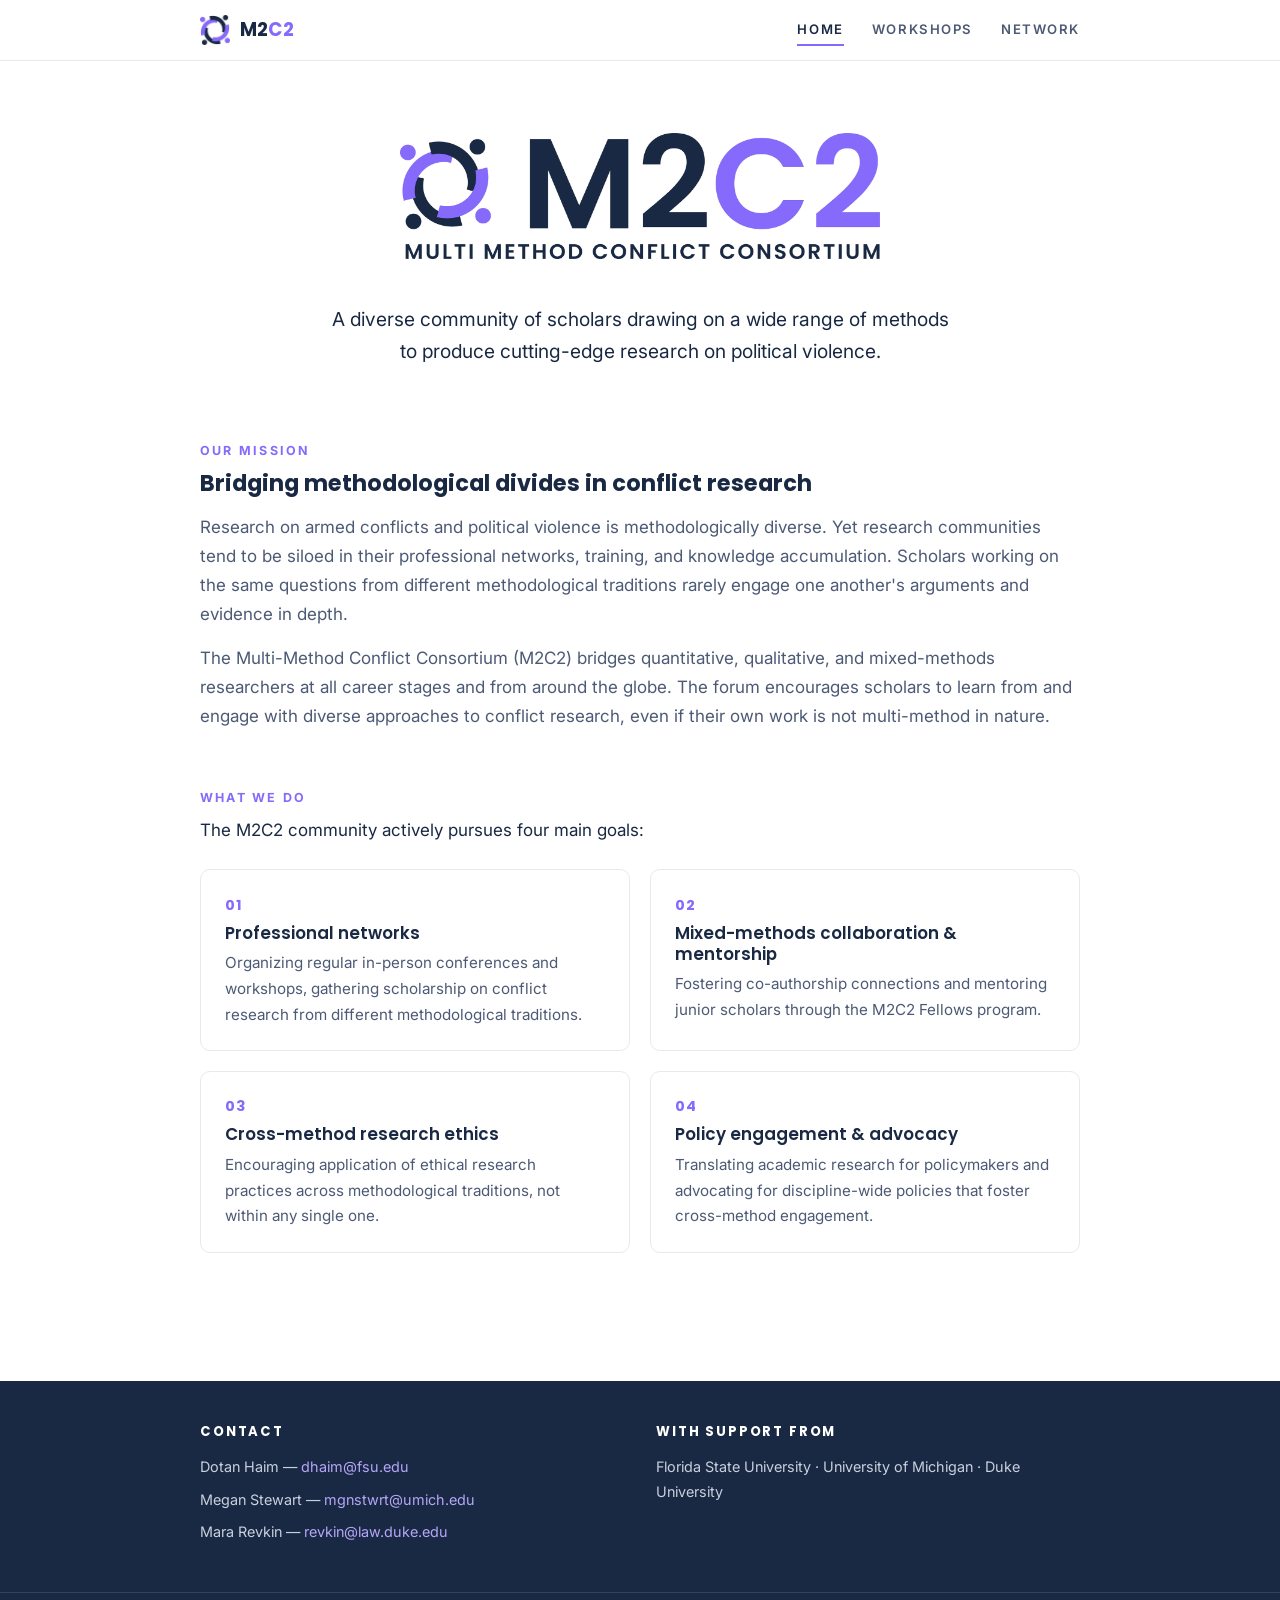
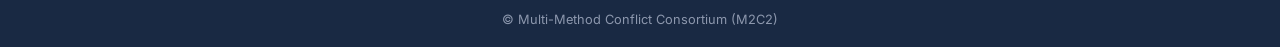
==== index.html @ 78b3a3af "M2C2 website: Dotan's edits on Nguyen's June draft (photos, public programs, fellows cards)" ====
<!DOCTYPE html>
<html lang="en">
<head>
<meta charset="UTF-8">
<meta name="viewport" content="width=device-width, initial-scale=1.0">
<title>M2C2 — Multi-Method Conflict Consortium</title>
<meta name="description" content="The Multi-Method Conflict Consortium (M2C2) bridges quantitative, qualitative, and mixed-methods research on political violence and conflict.">
<link rel="icon" type="image/png" href="assets/favicon.png">
<link rel="preconnect" href="https://fonts.googleapis.com">
<link rel="preconnect" href="https://fonts.gstatic.com" crossorigin>
<link href="https://fonts.googleapis.com/css2?family=Poppins:wght@600;700&family=Inter:wght@400;500;600&display=swap" rel="stylesheet">
<link rel="stylesheet" href="css/style.css">
</head>
<body>

<header class="site-header">
  <nav class="nav">
    <a class="nav-brand" href="index.html">
      <img src="assets/m2c2-mark.png" alt="M2C2 logo">
      <span>M2<span class="c2">C2</span></span>
    </a>
    <div class="nav-links">
      <a href="index.html" class="active">Home</a>
      <a href="workshops.html">Workshops</a>
      <a href="network.html">Network</a>
    </div>
  </nav>
</header>

<main>

  <div class="hero">
    <img class="logo" src="assets/m2c2-logo.png" alt="M2C2 — Multi Method Conflict Consortium">
    <p class="tagline">A diverse community of scholars drawing on a wide range of methods to
    produce cutting-edge research on political violence.</p>
  </div>

  <section>
    <div class="kicker">Our Mission</div>
    <h2>Bridging methodological divides in conflict research</h2>
    <p>Research on armed conflicts and political violence is methodologically diverse.
    Yet research communities tend to be siloed in their professional networks, training,
    and knowledge accumulation. Scholars working on the same questions from different
    methodological traditions rarely engage one another's arguments and evidence in
    depth.</p>
    <p>The Multi-Method Conflict Consortium (M2C2) bridges quantitative, qualitative, and
    mixed-methods researchers at all career stages and from around the globe. The forum encourages scholars to learn from 
    and engage with diverse approaches to conflict research, even if their own work is not multi-method in nature.</p>
  </section>

  <section>
    <div class="kicker">What We Do</div>
    The M2C2 community actively pursues four main goals:
    <div class="goals">
      <div class="goal">
        <div class="num">01</div>
        <h3>Professional networks</h3>
        <p>Organizing regular in-person conferences and workshops, gathering scholarship on conflict research from different
        methodological traditions.</p>
      </div>
      <div class="goal">
        <div class="num">02</div>
        <h3>Mixed-methods collaboration &amp; mentorship</h3>
        <p>Fostering co-authorship connections and mentoring junior scholars through the
        M2C2 Fellows program.</p>
      </div>
      <div class="goal">
        <div class="num">03</div>
        <h3>Cross-method research ethics</h3>
        <p>Encouraging application of ethical research practices across
        methodological traditions, not within any single one.</p>
      </div>
      <div class="goal">
        <div class="num">04</div>
        <h3>Policy engagement &amp; advocacy</h3>
        <p>Translating academic research for policymakers and advocating for
        discipline-wide policies that foster cross-method engagement.</p>
      </div>
    </div>
  </section>

</main>

<footer class="site-footer">
  <div class="inner">
    <div>
      <h4>Contact</h4>
      <p>Dotan Haim — <a href="mailto:dhaim@fsu.edu">dhaim@fsu.edu</a></p>
      <p>Megan Stewart — <a href="mailto:mgnstwrt@umich.edu">mgnstwrt@umich.edu</a></p>
      <p>Mara Revkin — <a href="mailto:revkin@law.duke.edu">revkin@law.duke.edu</a></p>
    </div>
    <div>
      <h4>With support from</h4>
      <p>Florida State University · University of Michigan · Duke University</p>
    </div>
  </div>
  <div class="credit">© Multi-Method Conflict Consortium (M2C2)</div>
</footer>

</body>
</html>
---- css/style.css ----
/* ==========================================================================
   M2C2 — minimal theme
   Palette sampled from the M2C2 logo:
     navy   #192943  (primary text, footer)
     purple #866AFB  (accent, links, highlights)
   ========================================================================== */

:root {
  --navy: #192943;
  --purple: #866AFB;
  --purple-soft: #EFEBFE;
  --ink: #192943;
  --ink-soft: #4d5a75;
  --line: #e6e9f0;
  --bg: #ffffff;
  --bg-alt: #f7f8fb;
  --max-width: 920px;
  --font-head: "Poppins", "Segoe UI", system-ui, sans-serif;
  --font-body: "Inter", "Segoe UI", system-ui, sans-serif;
}

* { box-sizing: border-box; }

html { scroll-behavior: smooth; }

body {
  margin: 0;
  font-family: var(--font-body);
  font-size: 1.0625rem;
  line-height: 1.7;
  color: var(--ink);
  background: var(--bg);
}

/* ---------- header / nav ---------- */

.site-header {
  position: sticky;
  top: 0;
  z-index: 10;
  background: rgba(255, 255, 255, 0.94);
  backdrop-filter: blur(6px);
  border-bottom: 1px solid var(--line);
}

.nav {
  max-width: var(--max-width);
  margin: 0 auto;
  padding: 0.85rem 1.25rem;
  display: flex;
  align-items: center;
  gap: 2rem;
}

.nav-brand {
  display: flex;
  align-items: center;
  gap: 0.6rem;
  text-decoration: none;
  color: var(--navy);
  font-family: var(--font-head);
  font-weight: 700;
  font-size: 1.15rem;
  letter-spacing: 0.02em;
}

.nav-brand img { height: 30px; width: auto; }

.nav-brand .c2 { color: var(--purple); }

.nav-links {
  margin-left: auto;
  display: flex;
  gap: 1.75rem;
}

.nav-links a {
  text-decoration: none;
  color: var(--ink-soft);
  font-size: 0.82rem;
  font-weight: 600;
  letter-spacing: 0.12em;
  text-transform: uppercase;
  padding: 0.25rem 0;
  border-bottom: 2px solid transparent;
}

.nav-links a:hover { color: var(--navy); }

.nav-links a.active {
  color: var(--navy);
  border-bottom-color: var(--purple);
}

/* ---------- layout ---------- */

main {
  max-width: var(--max-width);
  margin: 0 auto;
  padding: 0 1.25rem 4rem;
}

section { margin-top: 3.5rem; }

h1, h2, h3 {
  font-family: var(--font-head);
  color: var(--navy);
  line-height: 1.25;
}

h1 { font-size: 2rem; font-weight: 700; margin: 0 0 1rem; }
h2 { font-size: 1.4rem; font-weight: 700; margin: 0 0 1rem; }
h3 { font-size: 1.05rem; font-weight: 600; margin: 1.5rem 0 0.5rem; }

p { margin: 0 0 1rem; color: var(--ink-soft); }

a { color: var(--purple); }

.kicker {
  font-size: 0.78rem;
  font-weight: 700;
  letter-spacing: 0.18em;
  text-transform: uppercase;
  color: var(--purple);
  margin-bottom: 0.5rem;
}

/* ---------- home hero ---------- */

.hero {
  text-align: center;
  padding: 4.5rem 0 1rem;
}

.hero img.logo {
  width: min(480px, 86%);
  height: auto;
  margin-bottom: 2.25rem;
}

.hero .tagline {
  max-width: 620px;
  margin: 0 auto;
  font-size: 1.2rem;
  line-height: 1.65;
  color: var(--ink);
}

/* ---------- goal cards ---------- */

.goals {
  display: grid;
  grid-template-columns: 1fr 1fr;
  gap: 1.25rem;
  margin-top: 1.5rem;
}

.goal {
  border: 1px solid var(--line);
  border-radius: 10px;
  padding: 1.4rem 1.5rem;
  background: var(--bg);
}

.goal .num {
  font-family: var(--font-head);
  font-weight: 700;
  font-size: 0.9rem;
  color: var(--purple);
  letter-spacing: 0.1em;
}

.goal h3 { margin: 0.35rem 0 0.4rem; }
.goal p { margin: 0; font-size: 0.95rem; }

/* ---------- notices / cards ---------- */

.notice {
  background: var(--purple-soft);
  border-radius: 10px;
  padding: 1.4rem 1.6rem;
  margin: 1.5rem 0;
}

.notice p { margin: 0; color: var(--navy); }

/* ---------- past workshops list ---------- */

.event-list { list-style: none; margin: 1.5rem 0 0; padding: 0; }

.event-list li {
  display: flex;
  align-items: baseline;
  gap: 1.5rem;
  padding: 0.85rem 0.25rem;
  border-bottom: 1px solid var(--line);
}

.event-list li:first-child { border-top: 1px solid var(--line); }

.event-list .year {
  font-family: var(--font-head);
  font-weight: 700;
  color: var(--purple);
  flex: 0 0 3.2rem;
}

.event-list .host { color: var(--ink); flex: 1; }

.event-list .program {
  font-size: 0.85rem;
  font-weight: 600;
  white-space: nowrap;
  text-decoration: none;
}
.event-list .program:hover { text-decoration: underline; }

/* ---------- tabs (network) ---------- */

.tabs {
  display: flex;
  gap: 0.5rem;
  margin: 2rem 0 2.25rem;
  border-bottom: 1px solid var(--line);
}

.tab {
  appearance: none;
  background: none;
  border: none;
  border-bottom: 2px solid transparent;
  margin-bottom: -1px;
  padding: 0.6rem 1rem;
  font-family: var(--font-head);
  font-size: 0.92rem;
  font-weight: 600;
  color: var(--ink-soft);
  cursor: pointer;
}

.tab:hover { color: var(--navy); }

.tab.active {
  color: var(--navy);
  border-bottom-color: var(--purple);
}

.tab-panel { display: none; }
.tab-panel.active { display: block; }

/* ---------- people ---------- */

.people-grid {
  display: grid;
  grid-template-columns: repeat(3, 1fr);
  gap: 1.25rem;
}

.person-card {
  border: 1px solid var(--line);
  border-radius: 10px;
  padding: 1.5rem;
  text-align: center;
}

.person-card .avatar {
  width: 64px;
  height: 64px;
  border-radius: 50%;
  background: var(--purple-soft);
  color: var(--purple);
  font-family: var(--font-head);
  font-weight: 700;
  font-size: 1.3rem;
  display: flex;
  align-items: center;
  justify-content: center;
  margin: 0 auto 0.9rem;
}

.person-card img.photo {
  width: 120px;
  height: 120px;
  border-radius: 50%;
  object-fit: cover;
  display: block;
  margin: 0 auto 0.9rem;
}

.person-card.fellow { padding: 1.2rem 1rem; }
.person-card.fellow img.photo, .person-card.fellow .avatar { width: 96px; height: 96px; }
.person-card.fellow h3 a { color: var(--navy); text-decoration: none; }
.person-card.fellow h3 a:hover { color: var(--purple); }

.person-card h3 { margin: 0 0 0.2rem; }
.person-card p { margin: 0; font-size: 0.92rem; }
.person-card .email { font-size: 0.85rem; }
.person-card .then { font-size: 0.78rem; color: var(--ink-soft); opacity: 0.8; margin-top: 0.25rem; }

/* participants table */

table.participants {
  width: 100%;
  border-collapse: collapse;
  font-size: 0.95rem;
}

table.participants th {
  text-align: left;
  font-family: var(--font-head);
  font-size: 0.78rem;
  font-weight: 600;
  letter-spacing: 0.1em;
  text-transform: uppercase;
  color: var(--ink-soft);
  border-bottom: 2px solid var(--line);
  padding: 0.5rem 0.75rem;
}

table.participants td {
  padding: 0.55rem 0.75rem;
  border-bottom: 1px solid var(--line);
  vertical-align: top;
}

table.participants td.events { color: var(--ink-soft); font-size: 0.88rem; }

.role-pill {
  display: inline-block;
  font-size: 0.72rem;
  font-weight: 600;
  letter-spacing: 0.06em;
  text-transform: uppercase;
  color: var(--purple);
  background: var(--purple-soft);
  border-radius: 99px;
  padding: 0.1rem 0.6rem;
  white-space: nowrap;
}

/* fellows */

.cohort { margin-bottom: 2rem; }

.cohort h3 { margin-bottom: 0.75rem; }

.cohort .people-grid { grid-template-columns: repeat(3, 1fr); }

.data-status { font-size: 0.9rem; color: var(--ink-soft); font-style: italic; }

/* ---------- footer ---------- */

.site-footer {
  background: var(--navy);
  color: #c9d0de;
  margin-top: 4rem;
  font-size: 0.9rem;
}

.site-footer .inner {
  max-width: var(--max-width);
  margin: 0 auto;
  padding: 2.5rem 1.25rem;
  display: grid;
  grid-template-columns: 1fr 1fr;
  gap: 2rem;
}

.site-footer h4 {
  font-family: var(--font-head);
  color: #ffffff;
  font-size: 0.82rem;
  letter-spacing: 0.14em;
  text-transform: uppercase;
  margin: 0 0 0.75rem;
}

.site-footer p { color: #c9d0de; margin: 0 0 0.5rem; }

.site-footer a { color: #b6a6f8; text-decoration: none; }
.site-footer a:hover { text-decoration: underline; }

.site-footer .credit {
  border-top: 1px solid rgba(255, 255, 255, 0.12);
  text-align: center;
  padding: 1rem;
  font-size: 0.8rem;
  color: #8c97ad;
}

/* ---------- responsive ---------- */

@media (max-width: 720px) {
  .nav { flex-wrap: wrap; gap: 0.75rem 1.25rem; }
  .nav-links { margin-left: 0; gap: 1.1rem; flex-wrap: wrap; }
  .goals, .people-grid, .site-footer .inner { grid-template-columns: 1fr; }
  .cohort .people-grid { grid-template-columns: 1fr 1fr; }
  .event-list li { flex-wrap: wrap; }
  .hero { padding-top: 2.5rem; }
  table.participants td.events { display: none; }
  table.participants th.events { display: none; }
}
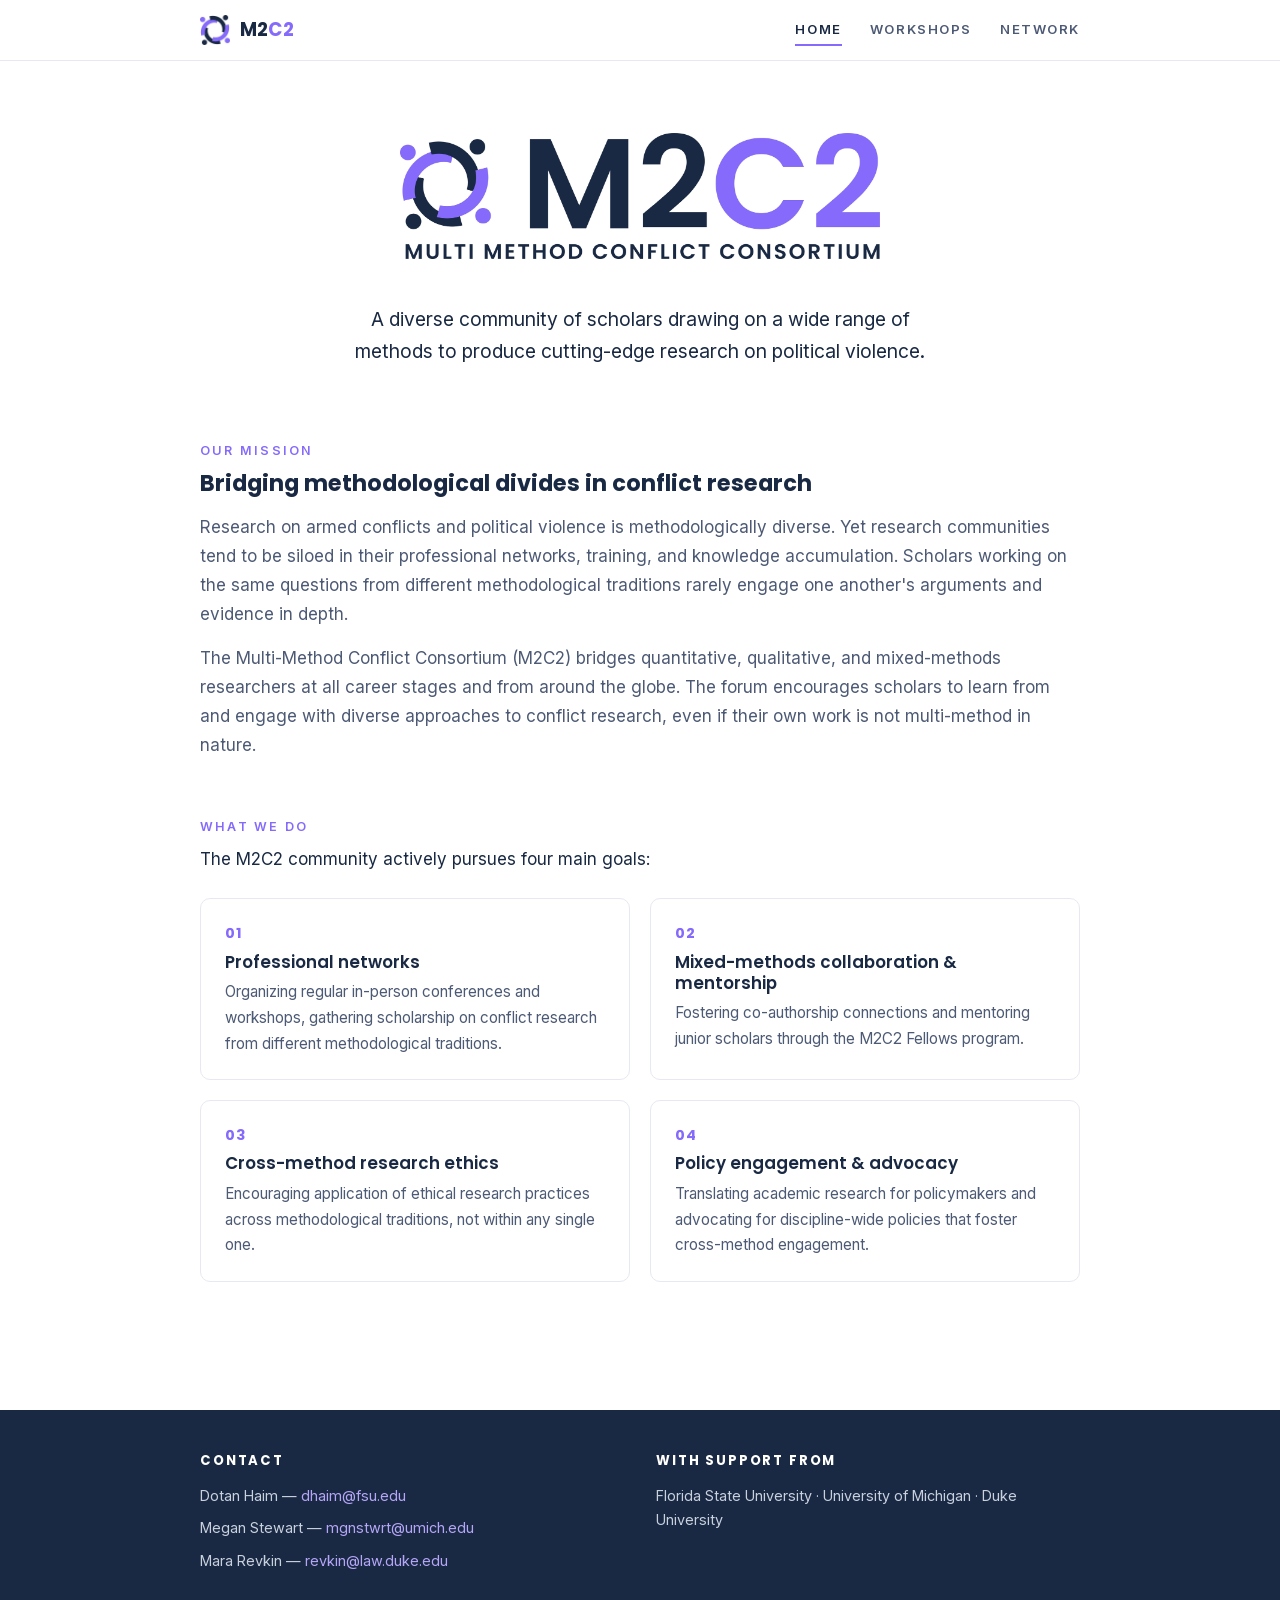
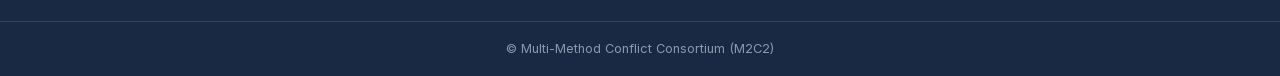
==== commit c27ee400: "Harden for hosting: self-hosted fonts, og meta, 404, robots, package.sh; fellows' photos and names l" ====
--- a/index.html
+++ b/index.html
@@ -6,9 +6,12 @@
 <title>M2C2 — Multi-Method Conflict Consortium</title>
 <meta name="description" content="The Multi-Method Conflict Consortium (M2C2) bridges quantitative, qualitative, and mixed-methods research on political violence and conflict.">
 <link rel="icon" type="image/png" href="assets/favicon.png">
-<link rel="preconnect" href="https://fonts.googleapis.com">
-<link rel="preconnect" href="https://fonts.gstatic.com" crossorigin>
-<link href="https://fonts.googleapis.com/css2?family=Poppins:wght@600;700&family=Inter:wght@400;500;600&display=swap" rel="stylesheet">
+<meta property="og:type" content="website">
+<meta property="og:title" content="M2C2 — Multi-Method Conflict Consortium">
+<meta property="og:description" content="The Multi-Method Conflict Consortium (M2C2) bridges quantitative, qualitative, and mixed-methods research on political violence and conflict.">
+<meta property="og:image" content="assets/m2c2-logo.png">
+<meta name="theme-color" content="#192943">
+<link rel="stylesheet" href="css/fonts.css">
 <link rel="stylesheet" href="css/style.css">
 </head>
 <body>
--- a/css/fonts.css
+++ b/css/fonts.css
@@ -0,0 +1,5 @@
+/* Self-hosted fonts (latin subset), no runtime dependency on Google Fonts.
+   Inter is a variable font covering weights 400-600; Poppins ships as two static weights. */
+@font-face { font-family: 'Inter'; font-style: normal; font-weight: 400 600; font-display: swap; src: url('../assets/fonts/inter.woff2') format('woff2'); }
+@font-face { font-family: 'Poppins'; font-style: normal; font-weight: 600; font-display: swap; src: url('../assets/fonts/poppins-600.woff2') format('woff2'); }
+@font-face { font-family: 'Poppins'; font-style: normal; font-weight: 700; font-display: swap; src: url('../assets/fonts/poppins-700.woff2') format('woff2'); }
--- a/css/style.css
+++ b/css/style.css
@@ -289,8 +289,18 @@
 
 .person-card.fellow { padding: 1.2rem 1rem; }
 .person-card.fellow img.photo, .person-card.fellow .avatar { width: 96px; height: 96px; }
-.person-card.fellow h3 a { color: var(--navy); text-decoration: none; }
-.person-card.fellow h3 a:hover { color: var(--purple); }
+.person-card.fellow h3 a.site-link {
+  color: var(--purple);
+  text-decoration: underline;
+  text-decoration-thickness: 1.5px;
+  text-underline-offset: 3px;
+}
+.person-card.fellow h3 a.site-link .ext { font-size: 0.7em; margin-left: 0.3em; vertical-align: 0.15em; }
+.person-card.fellow h3 a.site-link:hover { color: var(--navy); }
+.person-card .photo-link { display: block; width: fit-content; margin: 0 auto; border-radius: 50%; }
+.person-card .photo-link img.photo { transition: transform 0.15s ease, box-shadow 0.15s ease; }
+.person-card .photo-link:hover img.photo { transform: scale(1.04); box-shadow: 0 0 0 3px var(--purple-soft), 0 0 0 5px var(--purple); }
+.person-card .visit { font-size: 0.8rem; margin-top: 0.4rem; }
 
 .person-card h3 { margin: 0 0 0.2rem; }
 .person-card p { margin: 0; font-size: 0.92rem; }
